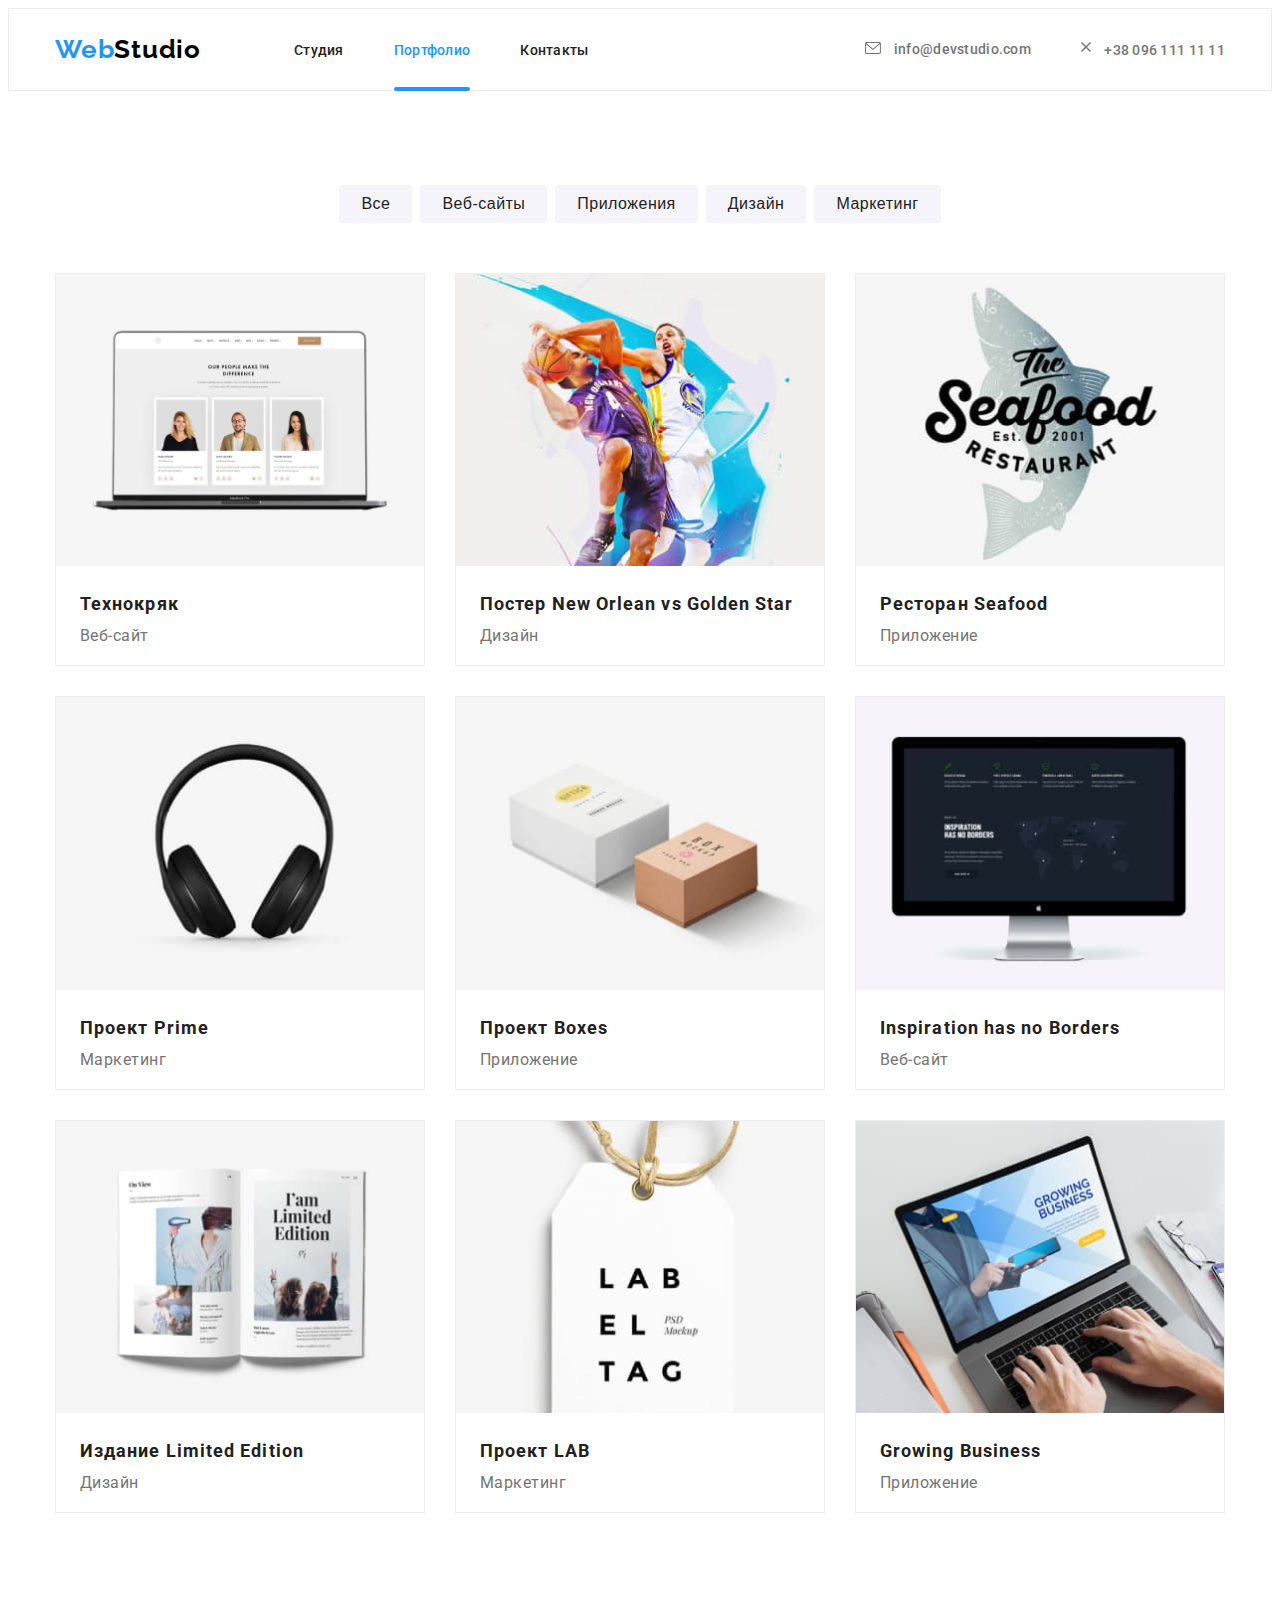
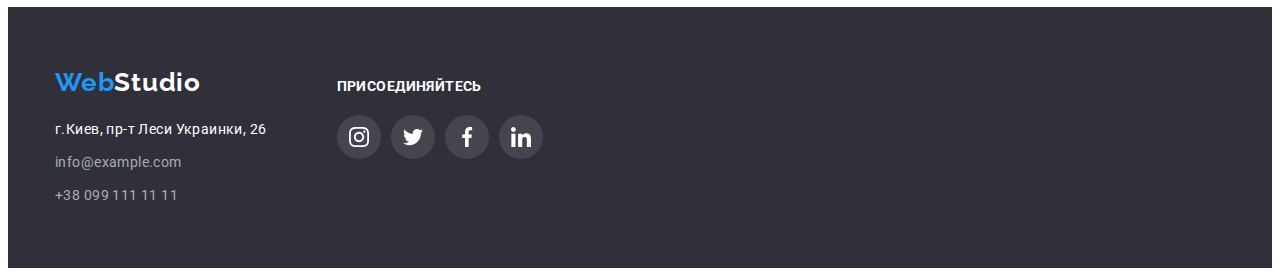
==== portfolio.html @ aff3596e "clone" ====
<!DOCTYPE html>
<html lang="en">
<head>
    <meta charset="UTF-8">
    <meta http-equiv="X-UA-Compatible" content="IE=edge">
    <meta name="viewport" content="width=device-width, initial-scale=1.0"> 
    <link rel="preconnect" href="https://fonts.googleapis.com">
    <link rel="preconnect" href="https://fonts.gstatic.com" crossorigin>
    <link href="https://fonts.googleapis.com/css2?family=Raleway:wght@700&family=Roboto:wght@400;500;700;900&display=swap" rel="stylesheet">
    <title>Document</title>
    <link rel="stylesheet" href="https://cdnjs.cloudflare.com/ajax/libs/modern-normalize/1.1.0/modern-normalize.min.css" integrity="sha512-wpPYUAdjBVSE4KJnH1VR1HeZfpl1ub8YT/NKx4PuQ5NmX2tKuGu6U/JRp5y+Y8XG2tV+wKQpNHVUX03MfMFn9Q==" crossorigin="anonymous" referrerpolicy="no-referrer" />
    <link rel="stylesheet" href="./css/styles.css">

</head>
<body>
    <!--Шапка-->
    <header class="header">
        <div class="container">
            <nav class="header-nav">
        <a href="./index.html" class="logo">Web<span class="logotype">Studio</span></a>
        <ul class="site-nav list">
            <li class="nav-list"><a href="./index.html" class="nav link">Студия</a></li>
            <li class="nav-list"><a href="./portfolio.html" class="nav link current">Портфолио</a></li>
            <li class="nav-list"><a href="" class="nav link">Контакты</a></li>
        </ul>
         </nav>
         <ul class="contact list">
             <li><a href="mailto:info@devstudio.com" class="mail contact-link"> 
                    <svg class="contact-soc-icon" width="16px" height="12px" >
                        <use href="./images/icons.svg#icon-envelope"></use>
                    </svg> info@devstudio.com</a></li>
             <li><a href="tel:+380961111111" class="number contact-link"> <svg class="contact-soc-icon" width="10px" height="16px" >
                <use href="./images/icons.svg#icon-Vector"></use>
            </svg> +38 096 111 11 11</a></li>
         </ul>
        </div>
    </header>
    <!--Мейн-->
    <main>
        <section class="subject">
            <div class="container">
        <ul class="list btn">
        <li class="every-btn"><button type="button" class="subject-button">Все</button></li>
        <li class="every-btn"><button type="button" class="subject-button">Веб-сайты</button></li>
        <li class="every-btn"><button type="button" class="subject-button">Приложения</button></li>
        <li class="every-btn"><button type="button" class="subject-button">Дизайн</button></li>
        <li class="every-btn"><button type="button" class="subject-button">Маркетинг</button></li>
        </ul>

        <ul class="list decoration">
            <li class="project-name">
                <div class="project-wrap">
                <img src="./images/img8.jpg" alt="фото-8" width="370" height="294">
                <p class="project-text"> Ресурс предлагает комплексные предложения с разным уровнем функционала и сервисов. Все это позволит посетителю получить исчерпывающие сведения о компании или частном лице. </p>
            </div>
                <div class="project-title">
                    <h3 class="subject-desk"> Технокряк </h3> <p class="section-content">Веб-сайт</p>
                </div>
            </li>
            <li class="project-name">
                <div class="project-wrap">
                <img src="./images/img9.jpg" alt="фото-9" width="370" height="294"> 
                <p class="project-text"> Ресурс предлагает комплексные предложения с разным уровнем функционала и сервисов. Все это позволит посетителю получить исчерпывающие сведения о компании или частном лице. </p>
                </div>
                <div class="project-title">
                    <h3 class="subject-desk"> Постер New Orlean vs Golden Star </h3> <p class="section-content">Дизайн</p> 
                </div>
            </li>
            <li class="project-name">
                <div class="project-wrap">
                <img src="./images/img10.jpg" alt="фото-10" width="370" height="294"> 
                <p class="project-text"> Ресурс предлагает комплексные предложения с разным уровнем функционала и сервисов. Все это позволит посетителю получить исчерпывающие сведения о компании или частном лице. </p>
                </div>
                <div class="project-title">
                    <h3 class="subject-desk"> Ресторан Seafood </h3> <p class="section-content">Приложение</p>  
                </div>
            </li>
            <li class="project-name">
                <div class="project-wrap">
                <img src="./images/img16.jpg" alt="фото-11" width="370" height="294"> 
                <p class="project-text"> Ресурс предлагает комплексные предложения с разным уровнем функционала и сервисов. Все это позволит посетителю получить исчерпывающие сведения о компании или частном лице. </p>
                </div>
                <div class="project-title">
                    <h3 class="subject-desk"> Проект Prime </h3> <p class="section-content">Маркетинг</p>   
                </div>
            </li>
            <li class="project-name">
                <div class="project-wrap">
                <img src="./images/img11.jpg" alt="фото-12" width="370" height="294"> 
                <p class="project-text"> Ресурс предлагает комплексные предложения с разным уровнем функционала и сервисов. Все это позволит посетителю получить исчерпывающие сведения о компании или частном лице. </p>
                </div>
                <div class="project-title">
                    <h3 class="subject-desk"> Проект Boxes </h3> <p class="section-content">Приложение</p>  
                </div>
            </li>
            <li class="project-name">
                <div class="project-wrap">
                <img src="./images/img12.jpg" alt="фото-13" width="370" height="294"> 
                <p class="project-text"> Ресурс предлагает комплексные предложения с разным уровнем функционала и сервисов. Все это позволит посетителю получить исчерпывающие сведения о компании или частном лице. </p>
                </div>
                <div class="project-title">
                    <h3 class="subject-desk"> Inspiration has no Borders </h3> <p class="section-content">Веб-сайт</p>  
                </div>
            </li>
            <li class="project-name">
                <div class="project-wrap">
                <img src="./images/img13.jpg" alt="фото-14" width="370" height="294"> 
                <p class="project-text"> Ресурс предлагает комплексные предложения с разным уровнем функционала и сервисов. Все это позволит посетителю получить исчерпывающие сведения о компании или частном лице. </p>
                </div>
                <div class="project-title">
                    <h3 class="subject-desk"> Издание Limited Edition </h3> <p class="section-content">Дизайн</p>  
                </div>
            </li>
            <li class="project-name">
                <div class="project-wrap">
                <img src="./images/img14.jpg" alt="фото-15" width="370" height="294"> 
                <p class="project-text"> Ресурс предлагает комплексные предложения с разным уровнем функционала и сервисов. Все это позволит посетителю получить исчерпывающие сведения о компании или частном лице. </p>
                </div>
                <div class="project-title">
                    <h3 class="subject-desk"> Проект LAB </h3> <p class="section-content">Маркетинг</p>   
                </div>
            </li>
            <li class="project-name">
                <div class="project-wrap">
                <img src="./images/img15.jpg" alt="фото-7" width="370" height="294"> 
                <p class="project-text"> Ресурс предлагает комплексные предложения с разным уровнем функционала и сервисов. Все это позволит посетителю получить исчерпывающие сведения о компании или частном лице. </p>
                </div>
                <div class="project-title">
                    <h3 class="subject-desk"> Growing Business </h3> <p class="section-content">Приложение</p> 
                </div>
            </li>
            </ul>
            </div>
        </section>
            
    </main>
    <!--Футер-->
    <footer class="futer-icon">
        <div class="container futer-container">
        <div>
        <a href="./index.html" class="logo futer-logo">Web<span class="logo-light">Studio</span></a>
        <address class="adress-futer">
            <p class="location-futer">г.Киев, пр-т Леси Украинки, 26</p>
            <ul class="list">
                <li class="contacts-futer">
            <a href="mailto:info@example.com" class="contacts">info@example.com</a>  <br>
            </li>
            <li class="contacts-futer">
            <a href="tel:+38099111111" class="contacts">+38 099 111 11 11</a> 
            </li>
            </ul>
        </address>
    </div>
    <div class="futer-list">
        <p class="text-futer">присоединяйтесь</p>

            <ul class="futer-soc-list list">
                <li class="futer-soc-item">
                    <a href="" class="futer-soc-link link">
                        <svg class="futer-soc-icon" width="20px" height="20px" >
                            <use href="./images/icons.svg#icon-instagram"></use>
                        </svg>
                    </a>
                </li>
                <li class="futer-soc-item">
                    <a href="" class="futer-soc-link link">
                        <svg class="futer-soc-icon" width="20px" height="20px" >
                            <use href="./images/icons.svg#icon-twitter"></use>
                        </svg>
                    </a>
                </li>
                <li class="futer-soc-item">
                    <a href="" class="futer-soc-link link">
                        <svg class="futer-soc-icon" width="20px" height="20px" >
                            <use href="./images/icons.svg#icon-facebook"></use>
                        </svg>
                    </a>
                </li>
                <li class="futer-soc-item">
                    <a href="" class="futer-soc-link link">
                        <svg class="futer-soc-icon" width="20px" height="20px" >
                            <use href="./images/icons.svg#icon-linkedin"></use>
                        </svg>
                    </a>
                </li>
                </ul>
            </div>
        </div>


    </footer>
</body>
</html>
---- css/styles.css ----
:root {
    --primary-text-color: #757575;
    --title-text-color: #000000;
    --accent-color: #2196F3;
    --header-color: #212121;
    --background-white-color: #FFFFFF;
    --backgroubd-color: #2F303A;
    --portfolio-background-buttom: #F5F4FA;
    --padding-backdown: 94px;
}
* {
    box-sizing: border-box;
}
p,
h1,
h2,
h3,
h4,
h5,
h6 {
    margin: 0;
}
ul {
    margin: 0;
    padding: 0;
}
img {
    display: block;
    max-width: 100%;
    height: auto;
}

body {
    background-color: var(--background-white-color);
    color:var(--primary-text-color);
    font-family: Roboto, sans-serif;
}
.link {
    text-decoration: none;
}

.container {
    width: 1200px;
    margin: auto ;
    padding-left: 15px;
    padding-right: 15px;
    /* outline: 1px solid red; */
}

.list {
    list-style: none;
}
/* -------------- Logo -------------- */

header {
    border-width: 1px;
    border-style: solid;
    border-color: #ECECEC;
}

.logo {
color: var(--accent-color); 

font-family: Raleway, sans-serif;
font-weight: 700;
font-size: 26px;
line-height: 1.19;
letter-spacing: 0.03em;
text-decoration: none;
}

.header .logo {
margin-right: 93px;
padding-top: 25px;
padding-bottom: 25px;
}
.logotype {
    color:var(--title-text-color);
}
.contact.list {
    display: flex;
    margin-left: auto;
}

.contact .contact-link{
    color: var(--primary-text-color);
    font-weight: 500;
    font-size: 14px;
    line-height: 1.14;
    letter-spacing: 0.02em;
    text-decoration: none;

    transition: color 250ms linear, transform 250ms cubic-bezier(0.4, 0, 0.2, 1);
    

}
.contact .contact-link:hover,
.contact .contact-link:focus{
    color: var(--accent-color);
}


/* -------------- Site nav --------------  */
.site-nav .link {
    color: var(--header-color);
    font-weight: 500;
    font-size: 14px;
    line-height: 1.14;
    letter-spacing: 0.02em;
    text-decoration: none;
    
    
}

.nav {
    padding-top: 32px;
    padding-bottom: 32px;
    position: relative;
}

.site-nav .link {
    transition: color 250ms linear, transform 250ms cubic-bezier(0.4, 0, 0.2, 1);
    
}

.site-nav .link:hover, 
.site-nav .link:focus {
    color: var(--accent-color);
}
.site-nav .link.current {
    color: var(--accent-color);
}
.nav-list:not(:last-child) {
    margin-right: 50px;
}

.header .container {
    display: flex;
    align-items: center;
}
.number {
    padding-top: 32px;
    padding-bottom: 32px;
}

.mail {
    margin-right: 50px;
    padding-top: 32px;
    padding-bottom: 32px;
}


.site-nav {
    display: flex;
    align-items: center;
    
}
.header-nav {
    display: flex; 
    align-items: center;   
}

.mail.contact-link {
    color: var(--primary-text-color);
}

.contact-soc-icon {
    margin-right: 10px;
    fill: currentColor;
    
    transition: color 250ms linear, transform 250ms cubic-bezier(0.4, 0, 0.2, 1);
    
}
.contact-soc-icon:hover
.contact-soc-icon:focus {
    color: var(--accent-color);
}

.current::after {
    content:"";
    position: absolute;
    bottom: -1px;

    display: block;
    width: 100%;
    height: 4px;

    border-radius: 4px;
    background-color: var(--accent-color);
    filter: drop-shadow(0px 4px 4px rgba(0, 0, 0, 0,25));
}

/* -------------- Hero -------------- */
.hero .hero-title {
    color: var(--background-white-color);
    font-weight: 900;
    font-size: 44px;
    line-height: 1.36;
    text-align: center;
    letter-spacing: 0.06em;
    text-transform: uppercase;
}
.hero.icon,
.icon {
    background-color: var(--backgroubd-color);
    background-image: linear-gradient(rgba(47, 48, 58, 0.4),
    rgba(47, 48, 58, 0.4)), 
    url(../images/Img17.jpg);
    background-repeat: no-repeat;
    background-position: center;
    background-size: cover;
    max-width: 1600px;
    margin: 0 auto;
    padding-top: 200px;
    padding-bottom: 197px;
    text-align: center;
}
.button {
    color: var(--background-white-color);
    background-color: var(--accent-color);
    border-style: none;
    font-weight: 700;
    font-size: 16px;
    line-height: 1.88;
    display: flex;
    align-items: center;
    text-align: center;
    letter-spacing: 0.06em;

    display: inline-block;
    padding: 10px 32px;
    min-width: 200px;
    min-height: 50px;
    margin-top: 33px;
    box-shadow: 0px 4px 4px rgba(0, 0, 0, 0.15);
    border-radius: 4px;
}
.is-hidden {
    visibility: hidden;
    opacity: 0;
    pointer-events: none;
}

.backdrop {
    position: fixed;
    top: 0;
    left: 0;
    width: 100%;
    height: 100%;
    background-color: rgba(0, 0, 0, 0.2);
    transition: opacity 300ms linear, visibility 300ms linear;
}
.modal {
    position: absolute;
    top: 50%;
    left: 50%;
    transform: translate(-50%, -50%) scale(1);
    width: 530px;
    min-height: 580px;
    background-color: var(--background-white-color);
    border-radius: 4px;
    transition: transform 300ms linear;
}
.backdrop.is-hidden .modal {
    transform: translate(-50%, -50%) scale(0);
}

.modal-close-btn {
    position: absolute;
    top: 8px;
    right: 8px;
    width: 30px;
    height: 30px;
    border: 1px solid rgba(0, 0, 0, 0.1);
    border-radius: 50%;
    background-color: transparent;
    display: flex;
    align-items: center;
    justify-content: center;
}

/* -------------- Section -------------- */
.section .section-title {
    color: var(--header-color);
    font-weight: 700;
    font-size: 36px;
    line-height: 1.17;
    text-align: center;
    letter-spacing: 0.03em;
}


.subtitle {
    color: var(--primary-text-color);
    font-size: 14px;
    line-height: 1.71;
    letter-spacing: 0.03em;
    margin-top: 10px;
    width: 270px;
}

.section.benefits {
    padding-top: var(--padding-backdown);
}

.section.work {
    text-align: center;
    padding-top: var(--padding-backdown);
    padding-bottom: var(--padding-backdown);
}

.photo-to-occupy {
    margin-top: 50px;
}
.work-photo {
    position: relative;
}

.occopy-text {
    position: absolute;
    
    top: 224px;
    font-weight: 700;
    font-size: 14px;
    line-height: 1.14;
    color: var(--background-white-color) ;
    background-color: rgba(47, 48, 58, 0.8);;
    letter-spacing: 0.03em;
    text-transform: uppercase;
    width: 100%;
    min-height: 70px;
    padding-top: 24px;
}

/* -------------- Feature -------------- */

.feature-list .title {
    color: var(--header-color);
}
.title{
    font-weight: 700;
    font-size: 14px;
    line-height: 1.14;
    letter-spacing: 0.03em;
    text-transform: uppercase;

}

.title-list:not(:last-child) {
margin-right: 30px;
}

.feature-list{
    display: flex;
}

.visually-hidden {
    position: absolute;
    white-space: nowrap;
    width: 1px;
    height: 1px;
    overflow: hidden;
    border: 0;
    padding: 0;
    clip: rect(0 0 0 0);
    clip-path: inset(50%);
    margin: -1px;
}


.benefits-soc-item {
    width: 270px;
    height: 120px;
    display: flex;
    justify-content: center;
    align-items: center;
    border-radius: 4px;
    background-color: #F5F4FA;
    margin-bottom: 30px;
}

/* -------------- Team -------------- */

.our-photos {
    display: flex;
    padding-top: 50px;
}
.photo-to-occupy {
    display: flex;
}
.occopy-photo:not(:last-child){
    margin-right: 30px;
}

.name {
    color: var(--header-color);
    font-weight: 500;
    font-size: 16px;
    line-height: 1.19;
    letter-spacing: 0.03em;
    text-decoration: none;
    padding-top: 30px;
}

.profession {
    color: var(--primary-text-color);
    font-weight: 400;
    font-size: 16px;
    line-height: 1.19;
    letter-spacing: 0.03em;
    margin-top: 10px;
    margin-bottom: 16px;
}
.about-us:not(:last-child){
    margin-right: 30px;
}

.section.team {
    background-color: #F5F4FA;
    padding-top: 94px;
    padding-bottom: var(--padding-backdown);
}
.text-link {
    text-decoration: none;
    margin: 0px;
    max-width: 270px;
}
.about-us {
    background-color: var(--background-white-color);
    padding-bottom: 30px;
    max-width: 270px;
    text-align: center;

    box-shadow: 0px 1px 3px rgba(0, 0, 0, 0.12), 0px 1px 1px rgba(0, 0, 0, 0.14), 0px 2px 1px rgba(0, 0, 0, 0.2);
border-radius: 0px 0px 4px 4px;
}
.we {
    text-decoration: none;
}
.employee-soc-list {
    display: flex;
    justify-content: center;
}

.employee-soc-item {
    width: 44px;
    height: 44px;
    margin-left: 10px;
}

.employee-soc-item:first-child{
    margin-left: 0px;
}

.employee-soc-link {
    display: flex;
    width: 100%;
    height: 100%;
    border-radius: 50%;
    background-color: var(--background-white-color);
    justify-content: center;
    align-items: center;
    color: #AFB1B8;
    transition: color 250ms linear, background-color 250ms linear,
    transform 250ms cubic-bezier(0.4, 0, 0.2, 1);
    
}

.employee-soc-icon {
    fill: currentColor ; 
    
}

.employee-soc-link:hover, .employee-soc-link:focus{
    background-color: var(--accent-color);
    color: var(--background-white-color) ;

}
/* Customers */
.customers .section-title {
    color: var(--header-color);
    font-weight: 700;
    font-size: 36px;
    line-height: 1.17;
    text-align: center;
    letter-spacing: 0.03em;

}
.customers {

    padding-top: var(--padding-backdown);
    padding-bottom: var(--padding-backdown);
}

.customers-list {
    display: flex;
    justify-content: center;

    margin-top: 50px;

}

.customers-soc-item {
    width: 170px;
    height: 92px;
    margin-left: 30px;
}
.customers-soc-item:first-child{
    margin-left: 0px;
}

.customers-soc-link {
    display: flex;
    width: 100%;
    height: 100%;
    background-color: var(--background-white-color);
    justify-content: center;
    align-items: center;
    color: #AFB1B8;
    
    border-width: 1px;
    border-style: solid;
    border-color: #AFB1B8;
    border-radius: 4px;

    transition: color 250ms linear, border-color 250ms linear,
    transform 250ms cubic-bezier(0.4, 0, 0.2, 1);
    
}


.customers-soc-icon {
    fill: currentColor ; 
}

.customers-soc-link:hover, .customers-soc-link:focus{
    border-color: var(--accent-color);
    color: var(--accent-color) ;

}

/* Futer */
.logo-light {
    color: var(--background-white-color);
    font-family: Raleway, sans-serif;
    font-weight: 700;
    font-size: 26px;
    line-height: 1.19;
    letter-spacing: 0.03em;
}
address {
    color: var(--background-white-color);
    font-style: normal;
    font-size: 14px;
    line-height: 1.71;
    letter-spacing: 0.03em;
}
.contacts {
    color: rgba(255, 255, 255, 0.6);
    text-decoration: none;
    margin-bottom: 9px;
    transition: color 250ms linear, transform 250ms cubic-bezier(0.4, 0, 0.2, 1);
    
}

.contacts:hover,
.contacts:focus {
    color: var(--accent-color);
}

.contacts-futer {
    margin-top: 9px;
}

.futer-icon {
    background-color: var(--backgroubd-color);
    padding-top: 60px;
    padding-bottom: 60px;

}
.text-futer {
    color: var(--background-white-color);
    font-style: normal;
    font-weight: 700;
    font-size: 14px;
    line-height: 1.14;
    letter-spacing: 0.03em;
    text-transform: uppercase;
}

.adress-futer {
    margin-top: 20px;
}
.futer-container {
    display: flex;
    align-items: baseline;
}

.futer-soc-list {
    display: flex;
    margin-top: 20px;
}
.futer-soc-link {
    display: flex;
width: 100%;
height: 100%;
border-radius: 50%;
background-image:linear-gradient(rgba(255, 255, 255, 0.1), rgba(255, 255, 255, 0.1)); 
justify-content: center;
align-items: center;
color: var(--background-white-color);
transition: background-color 250ms linear,
    color 250ms linear, 
    transform 250ms cubic-bezier(0.4, 0, 0.2, 1);
    
}

.futer-soc-icon {
    fill: currentColor;
}

.futer-list {
    margin-left: 70px;
}
.futer-soc-item {
    width: 44px;
    height: 44px;
    margin-left: 10px;
    
}

.futer-soc-item:first-child{
    margin-left: 0px;
}

.futer-soc-link:hover, .futer-soc-link:focus{
    background-color: var(--accent-color);
    color: var(--background-white-color) ;

}

/* -------------- PORTFOLIO -------------- */
.subject-button {
    color: var(--header-color);
    background-color: var(--portfolio-background-buttom);
    font-weight: 500;
    font-size: 16px;
    line-height: 1.62;
    text-align: center;
    letter-spacing: 0.03em;
    padding: 6px 22px;
    border: 0px solid;
    border-radius: 4px;
    transition: color 250ms linear, 
    box-shadow 250ms linear,
    background-color 250ms linear,
    transform 250ms cubic-bezier(0.4, 0, 0.2, 1);
}

.btn {
    display: flex;
    justify-content: center;
}

.every-btn:not(:last-child){
    margin-right: 8px;
}

.subject-button:hover,
.subject-button:focus {
    color: var(--background-white-color);
    background-color:var(--accent-color) ;
    box-shadow: 0px 3px 1px rgba(0, 0, 0, 0.1), 0px 1px 2px rgba(0, 0, 0, 0.08), 0px 2px 2px rgba(0, 0, 0, 0.12);
}

.subject-desk {
    font-weight: 700;
    font-size: 18px;
    line-height: 2;
    letter-spacing: 0.06em;
    color: var(--header-color);
}
.section-content {
    font-size: 16px;
    line-height: 1.19;
    letter-spacing: 0.03em;
    color: var(--primary-text-color);
    margin-top: 4px;
}
.list-decoration {
    text-decoration: none;
    margin: 0px;
}

.subject {
    padding-top: var(--padding-backdown);
    padding-bottom: var(--padding-backdown);
}

.decoration {
    margin-top: 50px;
}

.project-name {
    background-color: var(--background-white-color);
    width: 370px;
    border: 1px solid #EEEEEE;
    transition: border 250ms linear, box-shadow 250ms linear, transform 250ms cubic-bezier(0.4, 0, 0.2, 1);
    
}
.list.decoration {
    display: flex;
    flex-wrap: wrap;
    gap: 30px;
}

.project-title {
    padding: 20px 24px;
}
.project-name:hover,
.project-name:focus {
    border: 1px solid #EEEEEE;
box-shadow: 0px 1px 1px rgba(0, 0, 0, 0.12), 0px 4px 4px rgba(0, 0, 0, 0.06), 1px 4px 6px rgba(0, 0, 0, 0.16);
}

.project-name:hover .project-text {
    transform: translateY(0); 
    
}
.project-wrap{
position: relative;
overflow: hidden;  
}

.project-text {
    position: absolute;
    top: 0px;

    font-size: 18px;
    line-height: 1.6;
    color: var(--background-white-color);
    background-color: rgba(33, 150, 243, 0.9);
    padding: 63px 24px;
    transform: translateY(100%);
    transition: transform 300ms linear;
}
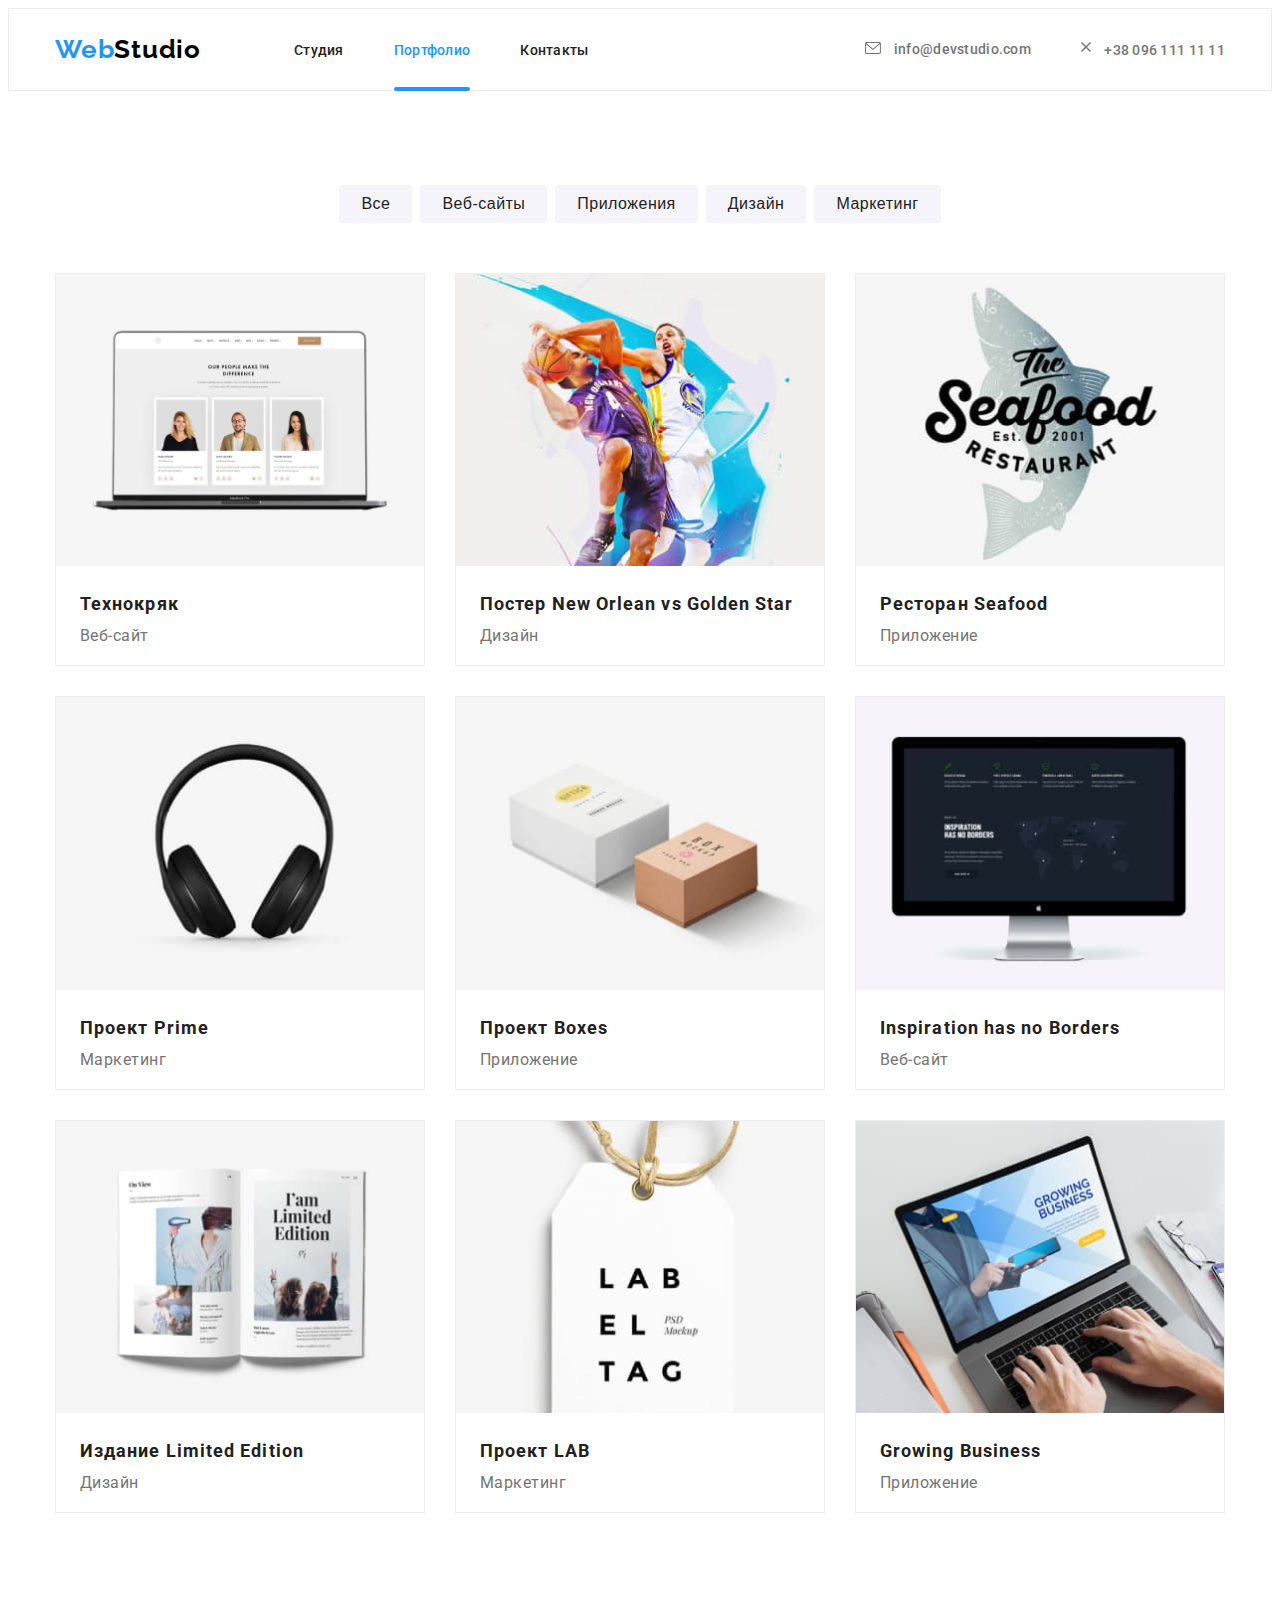
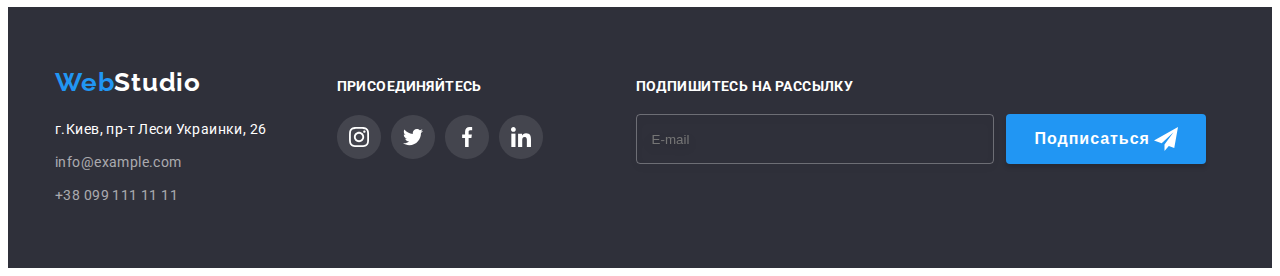
==== commit 6b0ca809: "edit" ====
--- a/portfolio.html
+++ b/portfolio.html
@@ -185,8 +185,19 @@
                 </li>
                 </ul>
             </div>
+        
+        <div class="futer-form">
+            <p class="form-title">
+                Подпишитесь на рассылку
+            </p>
+            <form class="online-form">
+                <input type="email" placeholder="E-mail" name="user-mail" class="futer-input" required/>
+                <button type="submit" class=" futer-form-button">Подписаться <svg class="form-soc-icon" width="24px" height="24px" >
+                    <use href="./images/icons.svg#icon-send"></use>
+                </svg> </button>
+            </form>
         </div>
-
+    </div>
 
     </footer>
 </body>
--- a/css/styles.css
+++ b/css/styles.css
@@ -260,7 +260,166 @@
     background-color: var(--background-white-color);
     border-radius: 4px;
     transition: transform 300ms linear;
-}
+
+    padding: 40px;
+}
+
+
+
+.modal-title {
+    font-weight: 700;
+    font-size: 20px;
+    line-height: 1.15;
+    text-align: center;
+    letter-spacing: 0.03em;
+    text-align: center;
+    color: var(--header-color);
+    margin-bottom: 12px;
+}
+.modal-label{
+    display: block;
+    margin-bottom: 4px;
+    font-size: 12px;
+line-height: calc(14/12);
+letter-spacing: 0.01em;
+color: var(--primary-text-color);
+}
+
+.modal-input {
+    border: 1px solid rgba(33, 33, 33, 0.2);
+    border-radius: 4px;
+    width: 100%;
+    height: 40px;
+    background-color: transparent;
+    padding-left: 42px;
+    outline: transparent;
+    transition: color 250ms linear, border-color 250ms linear,
+    transform 250ms cubic-bezier(0.4, 0, 0.2, 1);
+}
+    
+    
+    .modal-input:focus {
+        outline: 1px solid  var(--accent-color);
+        border-color: var(--accent-color);
+        border-radius: 4px;
+    }
+    .modal-input:focus + .input-icon {
+        fill: var(--accent-color);
+    }
+
+    .modal-field:not(:last-child){
+    margin-bottom: 10px;
+    }
+
+    .modal-field-check {
+        margin-bottom: 30px;
+    }
+    .modal-field.coments {
+        margin-bottom: 20px;
+    }
+
+    .modal-text-area {
+        border: 1px solid rgba(33, 33, 33, 0.2);
+    border-radius: 4px;
+    width: 100%;
+    height: 120px;
+    padding: 12px 16px;
+    resize: none;
+    }
+
+   
+    .check-text{
+        font-size: 14px;
+        line-height: 1.71;
+        letter-spacing: 0.03em;
+        color: var(--primary-text-color);
+        display: flex;
+        align-items: center;
+        position: relative;
+        }
+
+    .check-text::before{
+        content: "";
+        width: 16px;
+        height: 15px;
+        border: 2px solid;
+        color: var(--header-color);
+        margin-right: 7px;
+    }
+
+    .input-check:checked + .check-text::before{
+        background-color: var(--accent-color);
+        background-image: url(../images/Vector5.svg);
+        background-repeat: no-repeat;
+        background-position: center;
+        border: none;
+        margin-right: 7px;
+    }
+
+    .check-text {
+        margin-left: 13px;
+    }
+
+    
+    /* .check-text span {
+  width: 20px;
+  height: 20px;
+  border: 1px solid rgba(34, 34, 34, 0.2);
+  margin-right: 5px;
+  display: flex;
+  align-items: center;
+  justify-content: center;
+}
+
+.check-icon {
+  fill: transparent;
+}
+
+.input-check:checked + .check-text span {
+  background-color: var(--accent-color);
+  border: none;
+}
+
+.input-check:checked + .check-text .check-icon {
+  fill: #ffffff;
+} */
+
+
+      
+
+    .input-icon {
+        position: absolute;
+        left: 15px;
+        top: 50%;
+        transform: translateY(-50%);
+    }
+
+    .input-wrap {
+        position: relative;
+        
+    }
+
+    .link-doc {
+        color: var(--accent-color);
+    }
+
+    .form-text-doc{
+        margin-left: 8px;
+    }
+
+    .modal-text-area::placeholder {
+    font-size: 12px;
+    line-height: calc(14/12);
+    letter-spacing: 0.01em;
+    color: rgba(117, 117, 117, 0.5);
+    }
+
+    .form-button {
+        display: block;
+        margin: 0 auto;
+    }
+
+
 .backdrop.is-hidden .modal {
     transform: translate(-50%, -50%) scale(0);
 }
@@ -277,6 +436,12 @@
     display: flex;
     align-items: center;
     justify-content: center;
+}
+.benefits-soc-icon {
+    fill: currentColor;
+}
+.benefits-soc-icon:hover {
+    color: var(--accent-color);
 }
 
 /* -------------- Section -------------- */
@@ -639,6 +804,72 @@
 
 }
 
+.form-title {
+    font-weight: 700;
+font-size: 14px;
+line-height: calc(16/14);
+letter-spacing: 0.03em;
+color: var(--background-white-color);
+text-transform: uppercase;
+margin-bottom: 20px;
+}
+
+.online-form {
+    display: flex;
+}
+
+.futer-form {
+    margin-left: 93px;
+}
+
+.futer-form-button{
+    background: var(--accent-color);
+    color: var(--background-white-color);
+    box-shadow: 0px 4px 4px rgba(0, 0, 0, 0.15);
+    border-radius: 4px;
+    min-width: 200px;
+    min-height: 50px;   
+    margin-left: 12px;
+    border-style: none;
+    padding-left: 29px;
+    display: flex;
+    font-style: normal;
+    font-weight: 700;
+    font-size: 16px;
+    line-height: 1.88;
+    align-items: center;
+    text-align: center;
+    letter-spacing: 0.06em;
+    position: relative;
+
+}
+
+.form-soc-icon {
+    position: absolute;
+    left: 148px;
+    top: 13px;
+    bottom: 13px;
+}
+
+.futer-input {
+    padding: 16px 15px;
+    background-color: transparent;
+    color: var(--background-white-color);
+    border: 1px solid rgba(255, 255, 255, 0.3);
+    filter: drop-shadow(0px 4px 4px rgba(0, 0, 0, 0.15));
+    border-radius: 4px;
+    width: 358px;
+    min-height: 50px;
+    transition: color 250ms linear, border-color 250ms linear,
+    transform 250ms cubic-bezier(0.4, 0, 0.2, 1);
+}
+
+.futer-input:focus {
+    outline: 1px solid  var(--accent-color);
+    border-color: var(--accent-color);
+    border-radius: 4px;
+}
+
 /* -------------- PORTFOLIO -------------- */
 .subject-button {
     color: var(--header-color);
